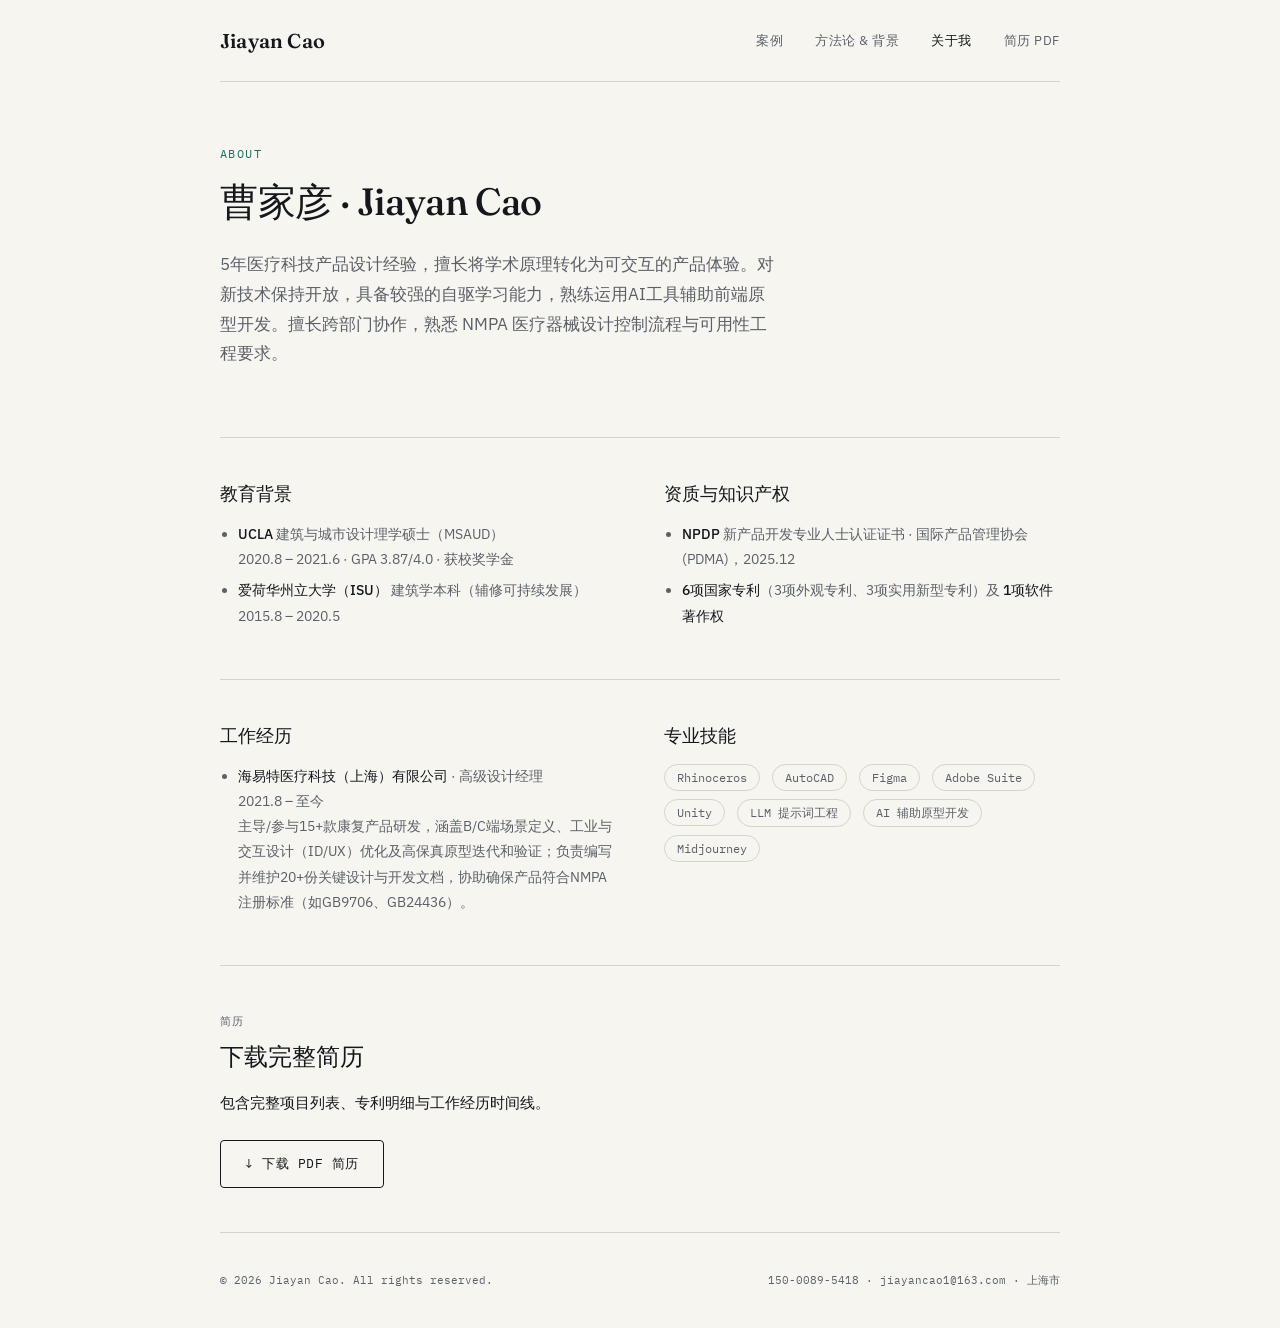
==== about.html @ 120f7513 "Portfolio website" ====
<!DOCTYPE html>
<html lang="zh-CN">
<head>
<meta charset="UTF-8">
<meta name="viewport" content="width=device-width, initial-scale=1">
<title>关于我 — Jiayan Cao</title>
<link rel="preconnect" href="https://fonts.googleapis.com">
<link href="https://fonts.googleapis.com/css2?family=Fraunces:opsz,wght@9..144,400;9..144,500;9..144,600&family=IBM+Plex+Sans:wght@400;500&family=IBM+Plex+Sans+SC:wght@400;500&family=IBM+Plex+Mono:wght@400;500&display=swap" rel="stylesheet">
<link rel="stylesheet" href="assets/style.css?v=2">
</head>
<body>

<div class="wrap narrow">
  <nav>
    <div class="logo"><a href="index.html">Jiayan Cao</a></div>
    <div class="navlinks">
      <a href="index.html">案例</a>
      <a href="architecture.html">方法论 &amp; 背景</a>
      <a href="about.html" class="active">关于我</a>
      <a href="assets/Resume_曹家彦.pdf?v=20260902" target="_blank" rel="noopener">简历 PDF</a>
    </div>
  </nav>

  <div class="hero" style="padding:64px 0 32px;">
    <div class="kicker">About</div>
    <h1 class="hero-title" style="font-size:38px;">曹家彦 · Jiayan Cao</h1>
    <p class="hero-sub">5年医疗科技产品设计经验，擅长将学术原理转化为可交互的产品体验。对新技术保持开放，具备较强的自驱学习能力，熟练运用AI工具辅助前端原型开发。擅长跨部门协作，熟悉 NMPA 医疗器械设计控制流程与可用性工程要求。</p>
  </div>

  <div class="about-grid">
    <div>
      <h3>教育背景</h3>
      <ul>
        <li><b>UCLA</b> 建筑与城市设计理学硕士（MSAUD）<br>2020.8 – 2021.6 · GPA 3.87/4.0 · 获校奖学金</li>
        <li><b>爱荷华州立大学（ISU）</b> 建筑学本科（辅修可持续发展）<br>2015.8 – 2020.5</li>
      </ul>
    </div>
    <div>
      <h3>资质与知识产权</h3>
      <ul>
        <li><b>NPDP</b> 新产品开发专业人士认证证书 · 国际产品管理协会 (PDMA)，2025.12</li>
        <li><b>6项国家专利</b>（3项外观专利、3项实用新型专利）及 <b>1项软件著作权</b></li>
      </ul>
    </div>
  </div>

  <div class="about-grid">
    <div>
      <h3>工作经历</h3>
      <ul>
        <li><b>海易特医疗科技（上海）有限公司</b> · 高级设计经理<br>2021.8 – 至今<br>主导/参与15+款康复产品研发，涵盖B/C端场景定义、工业与交互设计（ID/UX）优化及高保真原型迭代和验证；负责编写并维护20+份关键设计与开发文档，协助确保产品符合NMPA注册标准（如GB9706、GB24436）。</li>
      </ul>
    </div>
    <div>
      <h3>专业技能</h3>
      <div>
        <span class="skill-chip">Rhinoceros</span>
        <span class="skill-chip">AutoCAD</span>
        <span class="skill-chip">Figma</span>
        <span class="skill-chip">Adobe Suite</span>
        <span class="skill-chip">Unity</span>
        <span class="skill-chip">LLM 提示词工程</span>
        <span class="skill-chip">AI 辅助原型开发</span>
        <span class="skill-chip">Midjourney</span>
      </div>
    </div>
  </div>

  <div id="resume" class="body-section stack" style="border-top:0.5px solid var(--line);padding-top:44px;">
    <div class="st">简历</div>
    <h2>下载完整简历</h2>
    <p>包含完整项目列表、专利明细与工作经历时间线。</p>
    <a class="resume-cta" href="assets/Resume_曹家彦.pdf?v=20260902" target="_blank" rel="noopener">↓ 下载 PDF 简历</a>
  </div>

  <footer class="simple">
    <span>© 2026 Jiayan Cao. All rights reserved.</span>
    <span>150-0089-5418 · jiayancao1@163.com · 上海市</span>
  </footer>
</div>

</body>
</html>
---- assets/style.css ----
/* ===== Jiayan Cao Portfolio — 精密测绘风 Design System ===== */
:root{
  --paper:#F7F5F0;
  --paper-alt:#EFEBE2;
  --ink:#14181C;
  --ink-soft:#5B6169;
  --line:#D8D3C7;
  --accent:#1F6E64;
  --accent-soft:#DCEAE7;
  --warm:#B8712F;
  --warm-soft:#F1E3D2;
}
*{box-sizing:border-box;}
body{
  margin:0;
  background:var(--paper);
  color:var(--ink);
  font-family:'IBM Plex Sans','IBM Plex Sans SC',sans-serif;
  -webkit-font-smoothing:antialiased;
}
a{color:inherit;text-decoration:none;}
.wrap{max-width:1040px;margin:0 auto;padding:0 40px;}
.wrap.narrow{max-width:920px;}
.mono{font-family:'IBM Plex Mono',monospace;}

/* ---- nav ---- */
nav{
  display:flex;justify-content:space-between;align-items:center;
  padding:28px 0;border-bottom:0.5px solid var(--line);
}
.logo{font-family:'Fraunces',serif;font-size:20px;font-weight:600;letter-spacing:0.01em;}
.navlinks{display:flex;gap:32px;font-size:13px;letter-spacing:0.04em;text-transform:uppercase;color:var(--ink-soft);flex-wrap:wrap;justify-content:flex-end;}
.navlinks a{position:relative;transition:color 180ms ease;}
.navlinks a.active{color:var(--ink);}
.navlinks a:hover{color:var(--accent);}
.back{font-family:'IBM Plex Mono',monospace;font-size:12px;color:var(--ink-soft);text-transform:uppercase;letter-spacing:0.04em;}
.back:hover{color:var(--accent);}
.navlinks a:focus-visible,
.back:focus-visible,
.btn:focus-visible,
.card:focus-visible,
.resume-cta:focus-visible{
  outline:2px solid var(--accent);
  outline-offset:4px;
}

/* ---- dimension rule signature ---- */
.dim-rule{
  display:flex;align-items:center;gap:10px;margin:6px 0 0;
  font-family:'IBM Plex Mono',monospace;font-size:11px;letter-spacing:0.06em;
  color:var(--ink-soft);text-transform:uppercase;
}
.dim-rule .line{flex:1;height:0.5px;background:var(--line);}

/* ---- hero (homepage) ---- */
.hero{padding:72px 0 40px;}
.hero .kicker{
  font-family:'IBM Plex Mono',monospace;font-size:12px;letter-spacing:0.12em;
  text-transform:uppercase;color:var(--accent);margin-bottom:20px;
}
h1.hero-title{
  font-family:'Fraunces',serif;font-weight:500;font-size:54px;line-height:1.08;
  margin:0 0 28px;max-width:780px;letter-spacing:-0.01em;
}
h1.hero-title em{font-style:italic;font-weight:400;color:var(--accent);}
.hero-sub{font-size:17px;line-height:1.75;color:var(--ink-soft);max-width:560px;margin:0 0 36px;}
.hero-actions{display:flex;gap:14px;flex-wrap:wrap;margin:0 0 28px;}
.btn{
  display:inline-flex;align-items:center;justify-content:center;gap:8px;
  min-height:44px;padding:12px 18px;border:1px solid var(--ink);border-radius:4px;
  font-family:'IBM Plex Mono',monospace;font-size:12px;letter-spacing:0.04em;text-transform:uppercase;
  transition:background 180ms ease,color 180ms ease,border-color 180ms ease,transform 180ms ease;
}
.btn:hover{background:var(--ink);color:var(--paper);transform:translateY(-1px);}
.btn.secondary{border-color:var(--line);color:var(--ink-soft);}
.btn.secondary:hover{border-color:var(--accent);background:var(--accent-soft);color:var(--accent);}
.hero-meta{display:flex;gap:36px;margin-top:44px;padding-top:28px;border-top:0.5px solid var(--line);flex-wrap:wrap;}
.hero-meta .item .num{font-family:'Fraunces',serif;font-size:26px;font-weight:500;}
.hero-meta .item .label{font-family:'IBM Plex Mono',monospace;font-size:11px;text-transform:uppercase;letter-spacing:0.05em;color:var(--ink-soft);margin-top:4px;}

/* ---- section (homepage / gallery) ---- */
.section{padding:64px 0;border-top:0.5px solid var(--line);}
.section-head{display:flex;justify-content:space-between;align-items:baseline;margin-bottom:36px;flex-wrap:wrap;gap:8px;}
.section-head h2{font-family:'Fraunces',serif;font-weight:500;font-size:26px;margin:0;}
.section-head .tag{font-family:'IBM Plex Mono',monospace;font-size:11px;color:var(--ink-soft);text-transform:uppercase;letter-spacing:0.06em;}

/* ---- project cards (grid) ---- */
.grid{display:grid;grid-template-columns:1fr 1fr;gap:1px;background:var(--line);border:0.5px solid var(--line);}
.grid.cols-3{grid-template-columns:1fr 1fr 1fr;}
.grid.cols-4{grid-template-columns:repeat(4,1fr);}
.card{background:var(--paper);padding:30px 32px 28px;position:relative;display:block;transition:background 180ms ease,transform 180ms ease,box-shadow 180ms ease;}
.card:hover{background:var(--paper-alt);transform:translateY(-2px);}
.card.featured-hero{
  grid-column:span 2;
  padding:40px 48px;
}
.card.featured-hero .thumb{
  height:400px;
  margin-bottom:32px;
}
.card.featured-hero h3{
  font-size:26px;
  margin-bottom:12px;
}
.card.featured-hero p{
  font-size:16px;
  max-width:800px;
}
.card .thumb{
  height:236px;border-radius:6px;background:linear-gradient(180deg,#E7E7E7 0%, #D6D6D6 100%);overflow:hidden;
  display:flex;align-items:center;justify-content:center;margin-bottom:24px;
  color:var(--ink-soft);font-family:'IBM Plex Mono',monospace;font-size:11px;
  border:0.5px solid rgba(118,118,118,.22);
}
.card .thumb img{width:100%;height:100%;object-fit:cover;display:block;}
.card .thumb.stage-unified{
  position:relative;
  isolation:isolate;
  padding:0;
  background:
    radial-gradient(120% 88% at 50% 12%, rgba(255,255,255,.62) 0%, rgba(255,255,255,0) 56%),
    linear-gradient(180deg,#D2D2D2 0%, #E5E5E5 58%, #F3F3F3 76%, #D7D7D7 100%);
}
.card .thumb.stage-unified img{
  object-fit:contain;
  position:relative;
  z-index:1;
  mix-blend-mode:multiply;
  filter:drop-shadow(0 14px 24px rgba(54,54,54,.10)) contrast(.99) saturate(.95);
}
.card .thumb.vrras-stage img{transform:scale(1.04) translateY(4px);}
.card .thumb.ks-stage img{
  transform:scale(1.16) translateY(10px);
  mix-blend-mode:normal;
  filter:drop-shadow(0 14px 24px rgba(54,54,54,.08));
}
.card .thumb.d2-stage img{transform:scale(1.14) translateY(12px);}
.card .thumb.gg-stage img{transform:scale(1.01) translateY(0);}
.card .thumb.soft{
  background:linear-gradient(180deg,#F4F6FB 0%, #E9EEF8 100%);
}
.card .thumb.soft img{
  object-position:center top;
}
.card h3{font-family:'Fraunces',serif;font-size:20px;font-weight:500;margin:0 0 8px;}
.card p{font-size:14px;line-height:1.65;color:var(--ink-soft);margin:0 0 12px;}
.card .card-cta{display:none;}
.card .spec{
  display:flex;gap:12px;font-family:'IBM Plex Mono',monospace;font-size:10.5px;
  color:var(--ink-soft);text-transform:uppercase;letter-spacing:0.04em;
  padding-top:14px;border-top:0.5px solid var(--line);flex-wrap:wrap;align-items:center;
}
.card .spec .cap{color:var(--ink-soft);}
.card.coming-soon{background:linear-gradient(180deg,var(--paper) 0%,#F3F0E8 100%);cursor:not-allowed;}
.card.coming-soon:hover{transform:none;background:linear-gradient(180deg,var(--paper) 0%,#F3F0E8 100%);}
.card.coming-soon::after{
  content:"COMING SOON";
  position:absolute;top:18px;right:18px;
  font-family:'IBM Plex Mono',monospace;font-size:10px;letter-spacing:0.06em;
  color:var(--warm);background:var(--warm-soft);padding:4px 7px;border-radius:3px;
}
/* small gallery card variant (architecture) */
.card.sm{padding:24px;}
.card.sm .thumb{height:130px;margin-bottom:16px;}
.card.sm h3{font-size:16.5px;margin-bottom:6px;}
.card .en{font-family:'IBM Plex Mono',monospace;font-size:10px;color:var(--ink-soft);text-transform:uppercase;letter-spacing:0.03em;margin-bottom:10px;}
.featured-tag{
  display:inline-block;font-family:'IBM Plex Mono',monospace;font-size:9.5px;text-transform:uppercase;
  letter-spacing:0.04em;color:var(--accent);background:var(--accent-soft);padding:2px 7px;border-radius:3px;margin-bottom:10px;
}

/* ---- architecture strip ---- */
.arch-strip{background:var(--ink);color:var(--paper);padding:56px 0;}
.arch-strip .wrap{display:flex;justify-content:space-between;align-items:flex-end;gap:40px;flex-wrap:wrap;}
.arch-strip .kicker{font-family:'IBM Plex Mono',monospace;font-size:11px;letter-spacing:0.1em;text-transform:uppercase;color:#9FE1CB;margin-bottom:14px;}
.arch-strip h2{font-family:'Fraunces',serif;font-weight:500;font-size:28px;margin:0 0 12px;max-width:420px;}
.arch-strip p{font-size:14px;color:#B9BEC2;max-width:380px;line-height:1.7;margin:0;}
.arch-strip .cta{font-family:'IBM Plex Mono',monospace;font-size:12px;text-transform:uppercase;letter-spacing:0.05em;border:0.5px solid #4A4F53;padding:12px 20px;white-space:nowrap;}
.arch-strip .cta:hover{border-color:#9FE1CB;color:#9FE1CB;}

/* ---- case study detail pages ---- */
.case-head{padding:64px 0 40px;}
.case-tags{display:flex;gap:8px;margin-bottom:24px;flex-wrap:wrap;}
.case-tags span{font-family:'IBM Plex Mono',monospace;font-size:10.5px;text-transform:uppercase;letter-spacing:0.04em;padding:4px 10px;border-radius:3px;background:var(--accent-soft);color:var(--accent);}
h1.case-title{font-family:'Fraunces',serif;font-weight:500;font-size:44px;margin:0 0 16px;letter-spacing:-0.01em;}
.case-sub{font-size:17px;color:var(--ink-soft);max-width:640px;line-height:1.7;margin:0 0 36px;}
.meta-grid{display:grid;grid-template-columns:repeat(4,1fr);gap:0;border-top:0.5px solid var(--line);border-bottom:0.5px solid var(--line);padding:20px 0;}
.meta-grid .m{padding:0 20px;border-left:0.5px solid var(--line);}
.meta-grid .m:first-child{padding-left:0;border-left:none;}
.meta-grid .k{font-family:'IBM Plex Mono',monospace;font-size:10.5px;text-transform:uppercase;color:var(--ink-soft);letter-spacing:0.05em;margin-bottom:6px;}
.meta-grid .v{font-size:14px;font-weight:500;}

.note-box{margin:24px 0 0;padding:16px 20px;border-radius:6px;display:flex;gap:12px;align-items:flex-start;}
.note-box.warm{background:var(--warm-soft);}
.note-box.accent{background:var(--accent-soft);}
.note-box .dot{width:8px;height:8px;border-radius:50%;margin-top:6px;flex:none;}
.note-box.warm .dot{background:var(--warm);}
.note-box.accent .dot{background:var(--accent);}
.note-box p{margin:0;font-size:13.5px;line-height:1.65;}
.note-box.warm p{color:#5B3B14;}
.note-box.accent p{color:#0F3E38;}
.note-box .label{font-family:'IBM Plex Mono',monospace;font-size:10.5px;text-transform:uppercase;letter-spacing:0.05em;display:block;margin-bottom:4px;}
.note-box.warm .label{color:var(--warm);}
.note-box.accent .label{color:var(--accent);}

.hero-img{width:100%;border-radius:8px;margin:48px 0 8px;border:0.5px solid var(--line);display:block;}
.hero-img.contain-frame{
  background:#FCFBF8;
  padding:28px;
  object-fit:contain;
}
.hero-img.stage{
  background:#FCFBF8;
  padding:4px 6px;
  object-fit:contain;
}
.hero-img.banner{
  height:420px;
  object-fit:cover;
  object-position:68% 50%;
  background:#F7F4EE;
}
.img-caption{font-family:'IBM Plex Mono',monospace;font-size:10.5px;color:var(--ink-soft);margin:0 0 40px;}

.body-section{padding:44px 0;border-top:0.5px solid var(--line);display:grid;grid-template-columns:200px 1fr;gap:48px;}
.body-section.stack{display:block;}
.body-section .st{font-family:'IBM Plex Mono',monospace;font-size:11px;text-transform:uppercase;letter-spacing:0.06em;color:var(--ink-soft);padding-top:4px;margin-bottom:12px;}
.body-section h2{font-family:'Fraunces',serif;font-size:24px;font-weight:500;margin:0 0 16px;}
.body-section p{font-size:15px;line-height:1.8;color:var(--ink);margin:0 0 16px;max-width:640px;}
.body-section ul{margin:0 0 16px;padding-left:18px;}
.body-section li{font-size:14.5px;line-height:1.75;color:var(--ink-soft);margin-bottom:8px;}
.body-section li b{color:var(--ink);font-weight:500;}

.img-row{display:grid;grid-template-columns:1fr 1fr;gap:16px;margin-top:20px;}
.img-row.three{grid-template-columns:1fr 1fr 1fr;}
.img-row.four{grid-template-columns:repeat(4,1fr);}
.img-row img{width:100%;border-radius:6px;border:0.5px solid var(--line);display:block;}
.img-row .ph{height:150px;border-radius:6px;background:var(--paper-alt);border:0.5px dashed var(--line);display:flex;align-items:center;justify-content:center;color:var(--ink-soft);font-family:'IBM Plex Mono',monospace;font-size:10.5px;text-align:center;padding:8px;flex-direction:column;}
.img-row .ph.text-block{align-items:flex-start;text-align:left;height:auto;padding:16px;}
.img-row .ph.text-block b{color:var(--ink);font-family:'IBM Plex Sans SC';font-size:13px;margin-bottom:8px;}
.img-row .ph.text-block span{display:block;margin-bottom:4px;}

.quote-block{margin:20px 0;padding-left:20px;border-left:2px solid var(--accent);}
.quote-block p{font-family:'Fraunces',serif;font-size:17px;font-style:italic;color:var(--ink);margin:0;line-height:1.6;}

table.spec-table{width:100%;border-collapse:collapse;margin-top:16px;font-size:13.5px;}
table.spec-table th{font-family:'IBM Plex Mono',monospace;font-size:10.5px;text-transform:uppercase;letter-spacing:0.04em;color:var(--ink-soft);text-align:left;padding:8px 12px;border-bottom:1px solid var(--ink);}
table.spec-table td{padding:10px 12px;border-bottom:0.5px solid var(--line);vertical-align:top;color:var(--ink-soft);}
table.spec-table td.n{color:var(--ink);font-weight:500;}

/* ---- footer / pagination ---- */
footer.site-footer{padding:48px 0 64px;display:flex;justify-content:space-between;align-items:center;border-top:0.5px solid var(--line);margin-top:20px;flex-wrap:wrap;gap:16px;}
footer.site-footer .next{font-family:'IBM Plex Mono',monospace;font-size:12px;text-transform:uppercase;letter-spacing:0.05em;color:var(--ink-soft);text-align:right;}
footer.site-footer .next b{color:var(--ink);font-family:'Fraunces',serif;font-style:italic;font-weight:500;font-size:16px;display:block;margin-top:4px;text-transform:none;letter-spacing:0;}
footer.simple{padding:40px 0;display:flex;justify-content:space-between;font-family:'IBM Plex Mono',monospace;font-size:11px;color:var(--ink-soft);border-top:0.5px solid var(--line);flex-wrap:wrap;gap:8px;}

/* ---- image watermark ---- */
.img-row{position:relative;}
.img-row > div{position:relative;}
.img-row > div::after{
  content:'\00A9 Jiayan Cao';
  position:absolute;bottom:5px;right:7px;
  font-family:'IBM Plex Mono',monospace;font-size:8.5px;
  color:rgba(255,255,255,0.45);
  text-shadow:0 1px 3px rgba(0,0,0,0.4);
  pointer-events:none;z-index:1;letter-spacing:0.02em;
}

/* ---- about page ---- */
.about-grid{display:grid;grid-template-columns:1fr 1fr;gap:48px;padding:44px 0;border-top:0.5px solid var(--line);}
.about-grid h3{font-family:'Fraunces',serif;font-size:18px;font-weight:500;margin:0 0 16px;}
.about-grid ul{margin:0;padding-left:18px;}
.about-grid li{font-size:14px;line-height:1.8;color:var(--ink-soft);margin-bottom:6px;}
.about-grid li b{color:var(--ink);font-weight:500;}
.skill-chip{display:inline-block;font-family:'IBM Plex Mono',monospace;font-size:11.5px;padding:5px 12px;border-radius:14px;border:0.5px solid var(--line);margin:0 8px 8px 0;color:var(--ink-soft);}
.resume-cta{display:inline-flex;align-items:center;gap:10px;padding:14px 24px;border:1px solid var(--ink);border-radius:4px;font-family:'IBM Plex Mono',monospace;font-size:13px;text-transform:uppercase;letter-spacing:0.04em;margin-top:8px;}
.resume-cta:hover{background:var(--ink);color:var(--paper);}

@media (max-width: 980px){
  .wrap{padding:0 24px;}
  nav{align-items:flex-start;gap:16px;flex-direction:column;}
  .navlinks{gap:18px;justify-content:flex-start;}
  .hero{padding:56px 0 40px;}
  h1.hero-title{font-size:44px;max-width:none;}
  .grid,
  .grid.cols-3,
  .about-grid,
  .meta-grid,
  .body-section,
  .img-row,
  .img-row.three,
  .grid.cols-4{grid-template-columns:1fr;}
  .img-row.four{grid-template-columns:1fr;}
  .meta-grid .m{padding:16px 0;border-left:none;border-top:0.5px solid var(--line);}
  .meta-grid .m:first-child{padding-top:0;border-top:none;}
  .card.featured-hero{
    grid-column:1;
    padding:32px 24px;
  }
  .card.featured-hero .thumb{
    height:240px;
    margin-bottom:24px;
  }
  .body-section{gap:20px;}
}

@media (max-width: 720px){
  .wrap{padding:0 18px;}
  .logo{font-size:18px;}
  .navlinks{gap:14px;font-size:12px;}
  h1.hero-title{font-size:36px;line-height:1.12;}
  .hero-sub,
  .case-sub{font-size:15px;line-height:1.7;}
  .hero-meta{gap:18px;margin-top:24px;padding-top:18px;}
  .hero-meta .item{min-width:calc(50% - 9px);}
  .section{padding:48px 0;}
  .section-head h2{font-size:22px;}
  .card{padding:24px 22px 22px;}
  .card .thumb{height:210px;}
  .hero-img.banner{
    height:280px;
    object-position:64% 50%;
  }
  .arch-strip{padding:42px 0;}
  .arch-strip h2{font-size:24px;}
  h1.case-title{font-size:34px;}
  .case-head{padding:44px 0 28px;}
  .hero-img{margin-top:32px;}
  footer.simple,
  footer.site-footer{padding-top:28px;}
}
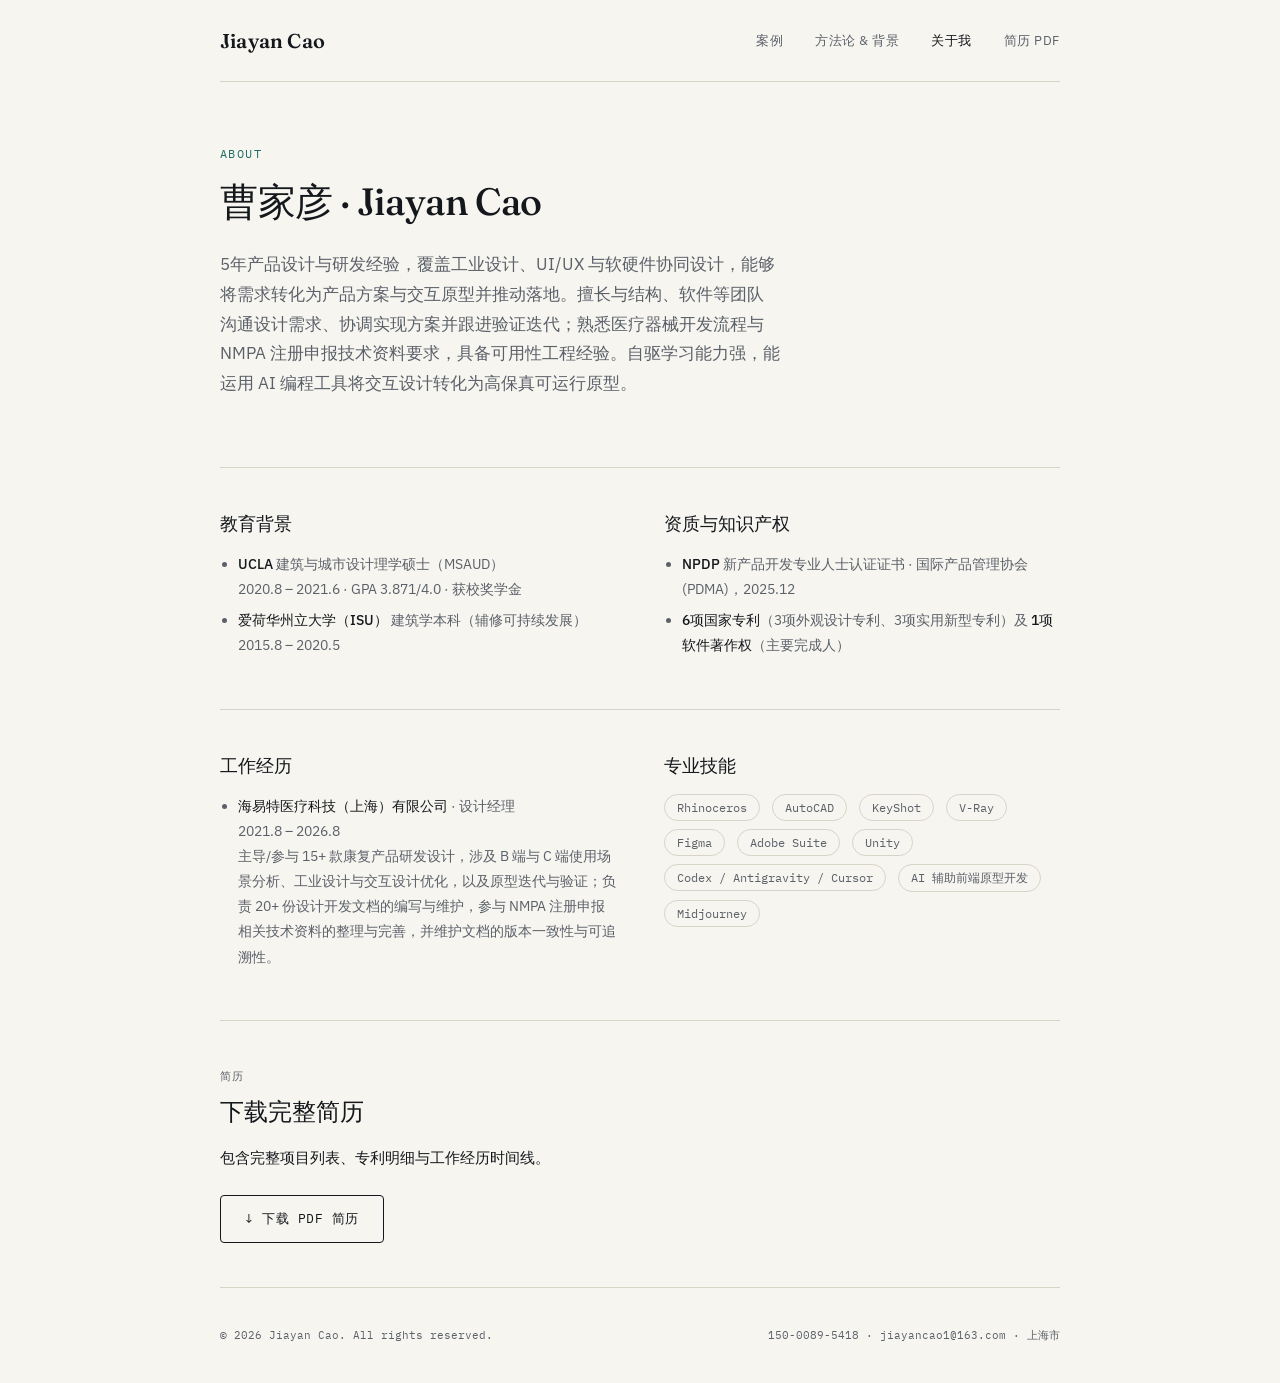
==== commit 18e8a75e: "update" ====
--- a/about.html
+++ b/about.html
@@ -17,21 +17,21 @@
       <a href="index.html">案例</a>
       <a href="architecture.html">方法论 &amp; 背景</a>
       <a href="about.html" class="active">关于我</a>
-      <a href="assets/Resume_曹家彦.pdf?v=20260902" target="_blank" rel="noopener">简历 PDF</a>
+      <a href="assets/Resume_曹家彦.pdf?v=20261028" target="_blank" rel="noopener">简历 PDF</a>
     </div>
   </nav>
 
   <div class="hero" style="padding:64px 0 32px;">
     <div class="kicker">About</div>
     <h1 class="hero-title" style="font-size:38px;">曹家彦 · Jiayan Cao</h1>
-    <p class="hero-sub">5年医疗科技产品设计经验，擅长将学术原理转化为可交互的产品体验。对新技术保持开放，具备较强的自驱学习能力，熟练运用AI工具辅助前端原型开发。擅长跨部门协作，熟悉 NMPA 医疗器械设计控制流程与可用性工程要求。</p>
+    <p class="hero-sub">5年产品设计与研发经验，覆盖工业设计、UI/UX 与软硬件协同设计，能够将需求转化为产品方案与交互原型并推动落地。擅长与结构、软件等团队沟通设计需求、协调实现方案并跟进验证迭代；熟悉医疗器械开发流程与 NMPA 注册申报技术资料要求，具备可用性工程经验。自驱学习能力强，能运用 AI 编程工具将交互设计转化为高保真可运行原型。</p>
   </div>
 
   <div class="about-grid">
     <div>
       <h3>教育背景</h3>
       <ul>
-        <li><b>UCLA</b> 建筑与城市设计理学硕士（MSAUD）<br>2020.8 – 2021.6 · GPA 3.87/4.0 · 获校奖学金</li>
+        <li><b>UCLA</b> 建筑与城市设计理学硕士（MSAUD）<br>2020.8 – 2021.6 · GPA 3.871/4.0 · 获校奖学金</li>
         <li><b>爱荷华州立大学（ISU）</b> 建筑学本科（辅修可持续发展）<br>2015.8 – 2020.5</li>
       </ul>
     </div>
@@ -39,7 +39,7 @@
       <h3>资质与知识产权</h3>
       <ul>
         <li><b>NPDP</b> 新产品开发专业人士认证证书 · 国际产品管理协会 (PDMA)，2025.12</li>
-        <li><b>6项国家专利</b>（3项外观专利、3项实用新型专利）及 <b>1项软件著作权</b></li>
+        <li><b>6项国家专利</b>（3项外观设计专利、3项实用新型专利）及 <b>1项软件著作权</b>（主要完成人）</li>
       </ul>
     </div>
   </div>
@@ -48,7 +48,7 @@
     <div>
       <h3>工作经历</h3>
       <ul>
-        <li><b>海易特医疗科技（上海）有限公司</b> · 高级设计经理<br>2021.8 – 至今<br>主导/参与15+款康复产品研发，涵盖B/C端场景定义、工业与交互设计（ID/UX）优化及高保真原型迭代和验证；负责编写并维护20+份关键设计与开发文档，协助确保产品符合NMPA注册标准（如GB9706、GB24436）。</li>
+        <li><b>海易特医疗科技（上海）有限公司</b> · 设计经理<br>2021.8 – 2026.8<br>主导/参与 15+ 款康复产品研发设计，涉及 B 端与 C 端使用场景分析、工业设计与交互设计优化，以及原型迭代与验证；负责 20+ 份设计开发文档的编写与维护，参与 NMPA 注册申报相关技术资料的整理与完善，并维护文档的版本一致性与可追溯性。</li>
       </ul>
     </div>
     <div>
@@ -56,11 +56,13 @@
       <div>
         <span class="skill-chip">Rhinoceros</span>
         <span class="skill-chip">AutoCAD</span>
+        <span class="skill-chip">KeyShot</span>
+        <span class="skill-chip">V-Ray</span>
         <span class="skill-chip">Figma</span>
         <span class="skill-chip">Adobe Suite</span>
         <span class="skill-chip">Unity</span>
-        <span class="skill-chip">LLM 提示词工程</span>
-        <span class="skill-chip">AI 辅助原型开发</span>
+        <span class="skill-chip">Codex / Antigravity / Cursor</span>
+        <span class="skill-chip">AI 辅助前端原型开发</span>
         <span class="skill-chip">Midjourney</span>
       </div>
     </div>
@@ -70,7 +72,7 @@
     <div class="st">简历</div>
     <h2>下载完整简历</h2>
     <p>包含完整项目列表、专利明细与工作经历时间线。</p>
-    <a class="resume-cta" href="assets/Resume_曹家彦.pdf?v=20260902" target="_blank" rel="noopener">↓ 下载 PDF 简历</a>
+    <a class="resume-cta" href="assets/Resume_曹家彦.pdf?v=20261028" target="_blank" rel="noopener">↓ 下载 PDF 简历</a>
   </div>
 
   <footer class="simple">
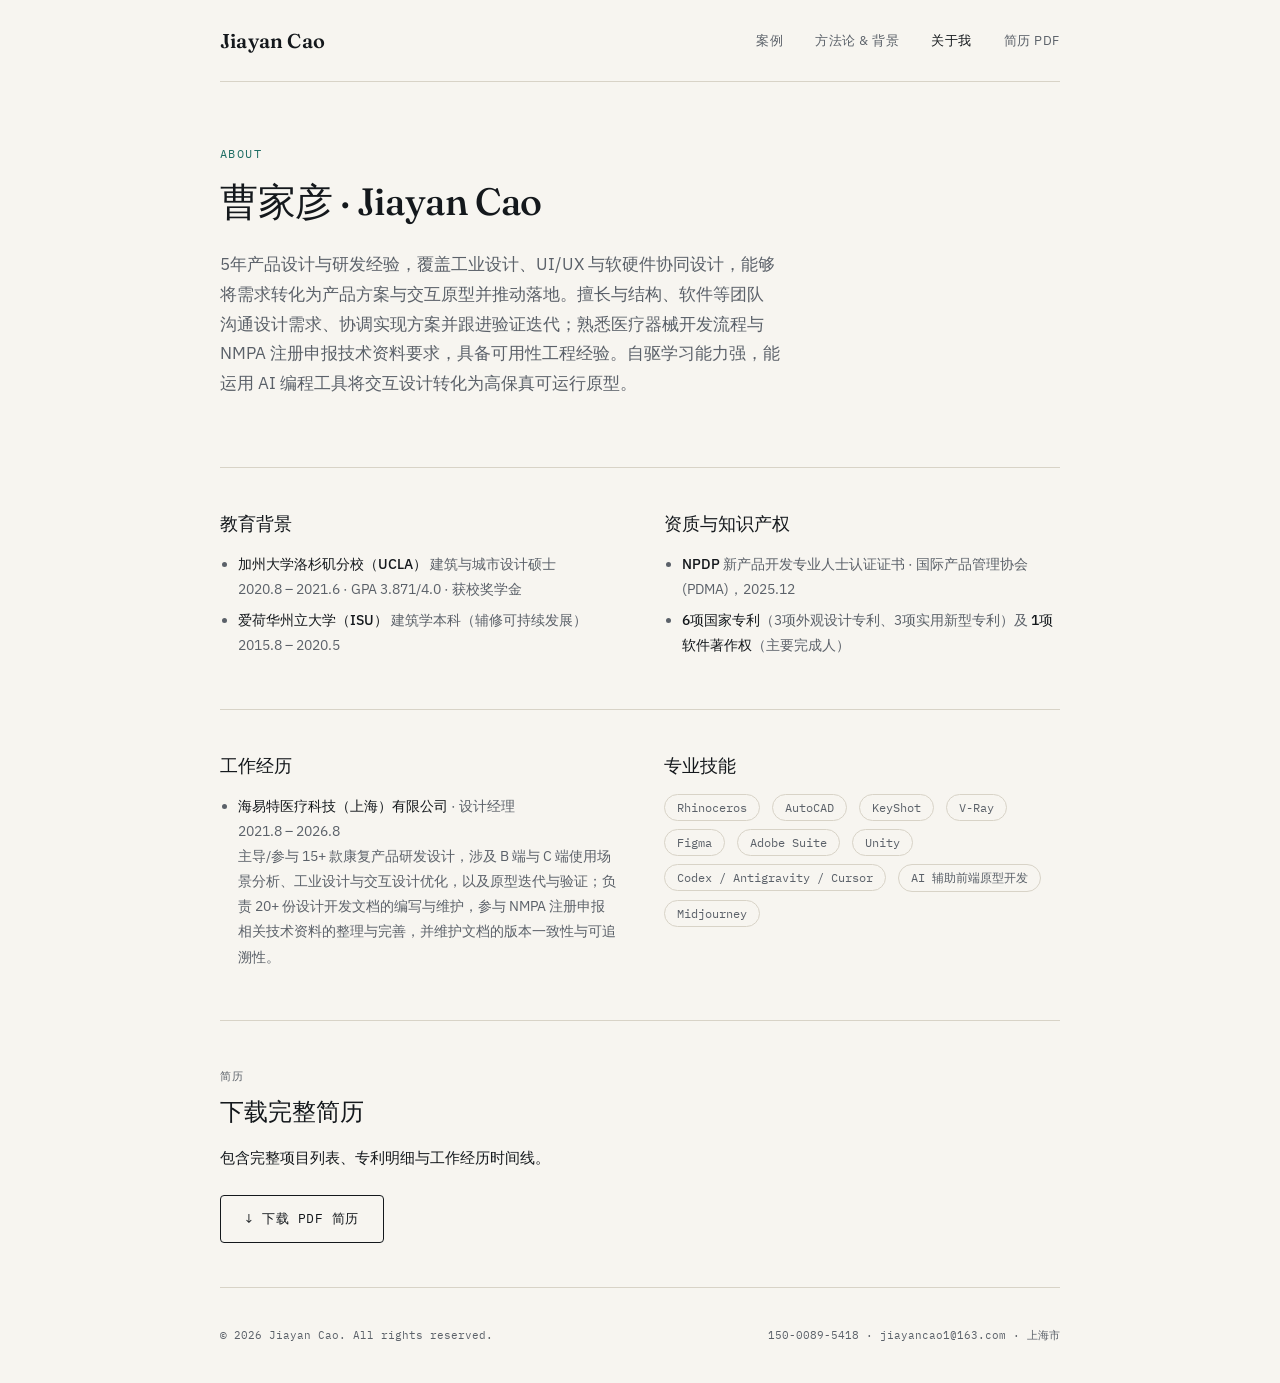
==== commit 575404fb: "update" ====
--- a/about.html
+++ b/about.html
@@ -31,7 +31,7 @@
     <div>
       <h3>教育背景</h3>
       <ul>
-        <li><b>UCLA</b> 建筑与城市设计理学硕士（MSAUD）<br>2020.8 – 2021.6 · GPA 3.871/4.0 · 获校奖学金</li>
+        <li><b>加州大学洛杉矶分校（UCLA）</b> 建筑与城市设计硕士<br>2020.8 – 2021.6 · GPA 3.871/4.0 · 获校奖学金</li>
         <li><b>爱荷华州立大学（ISU）</b> 建筑学本科（辅修可持续发展）<br>2015.8 – 2020.5</li>
       </ul>
     </div>
